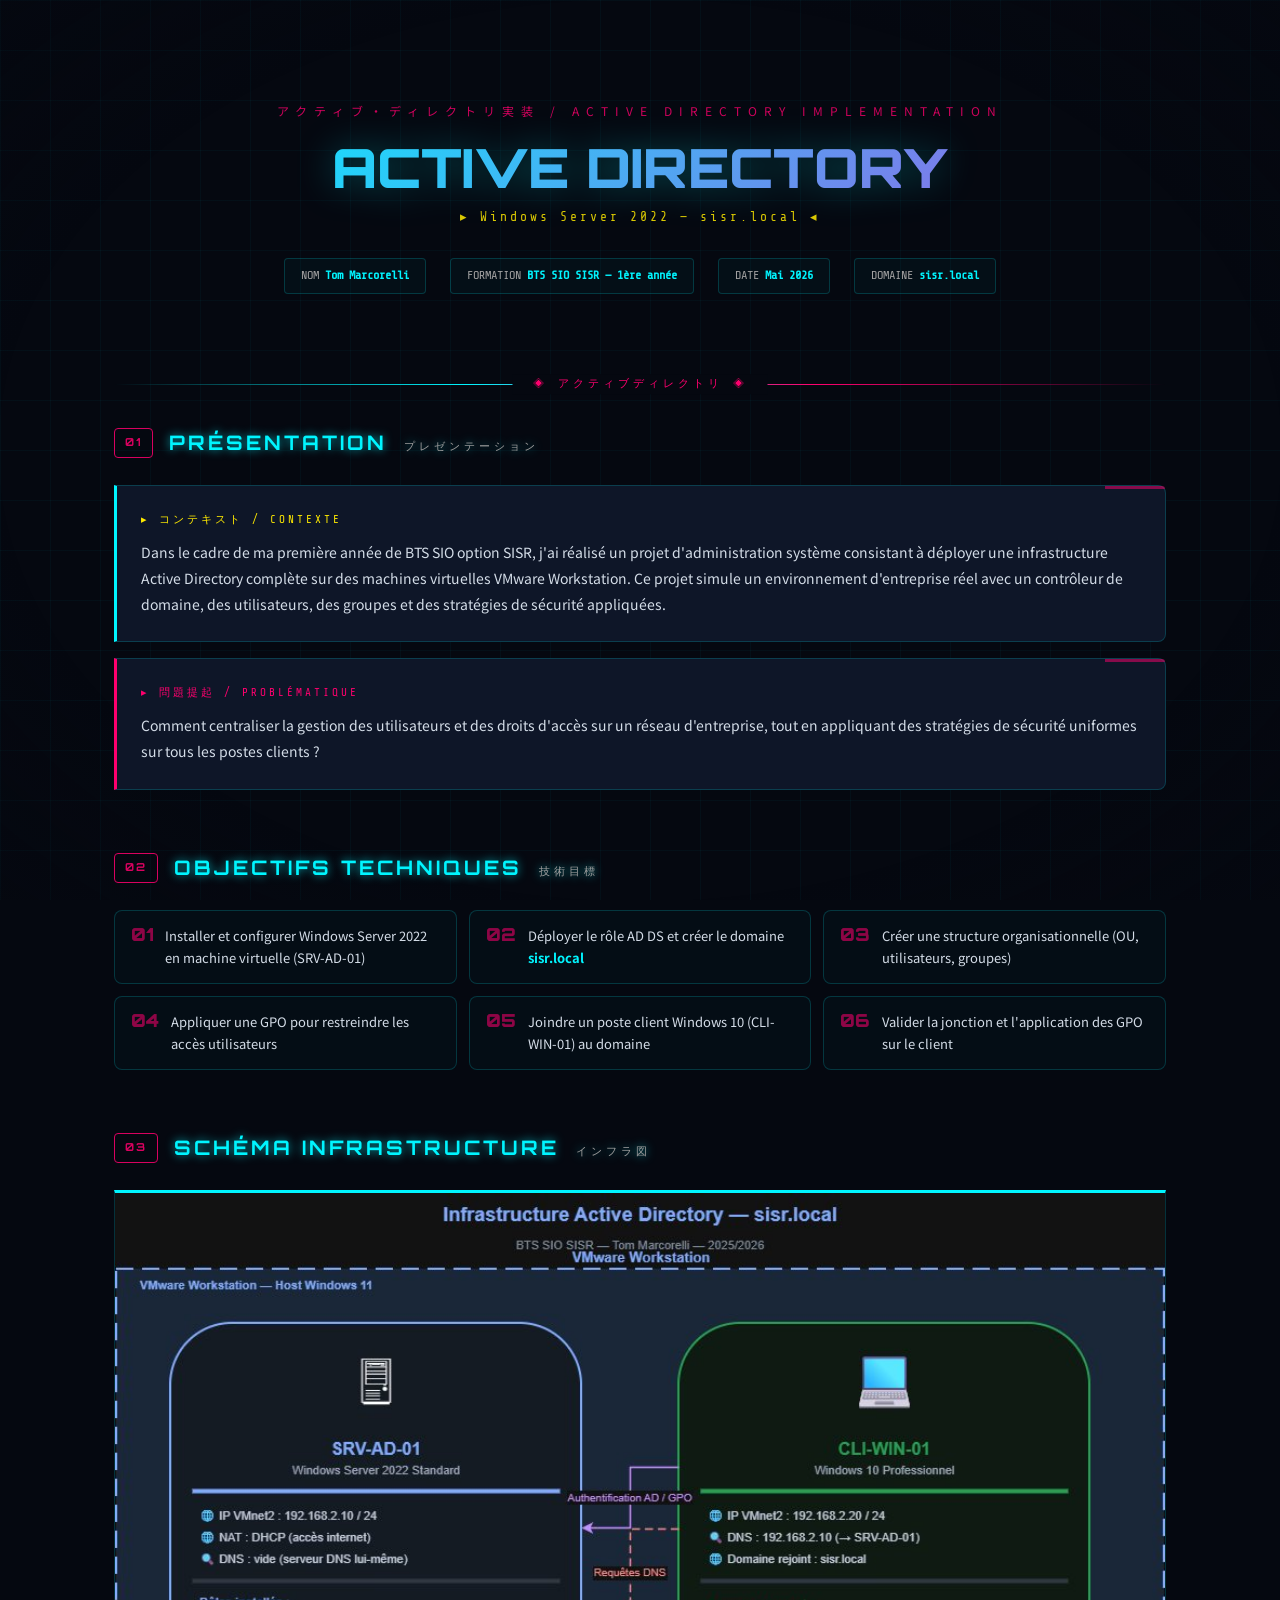
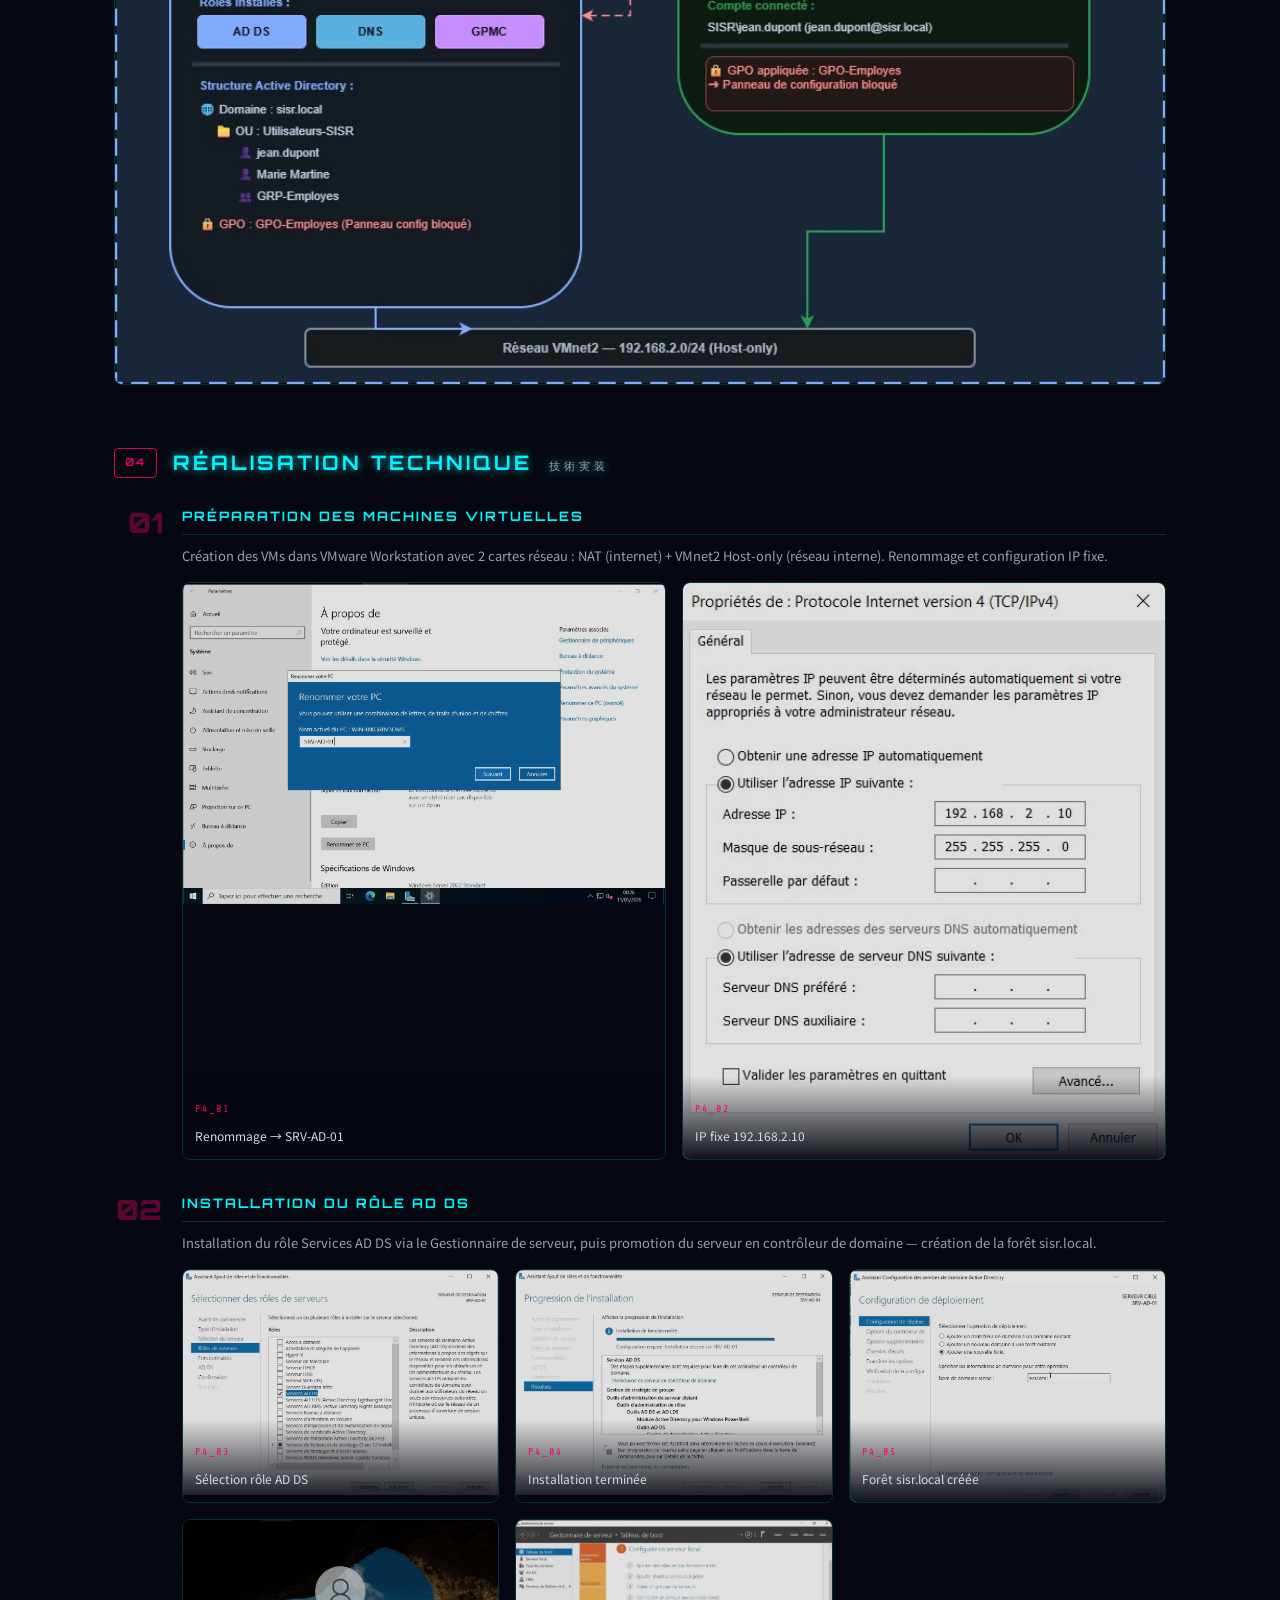
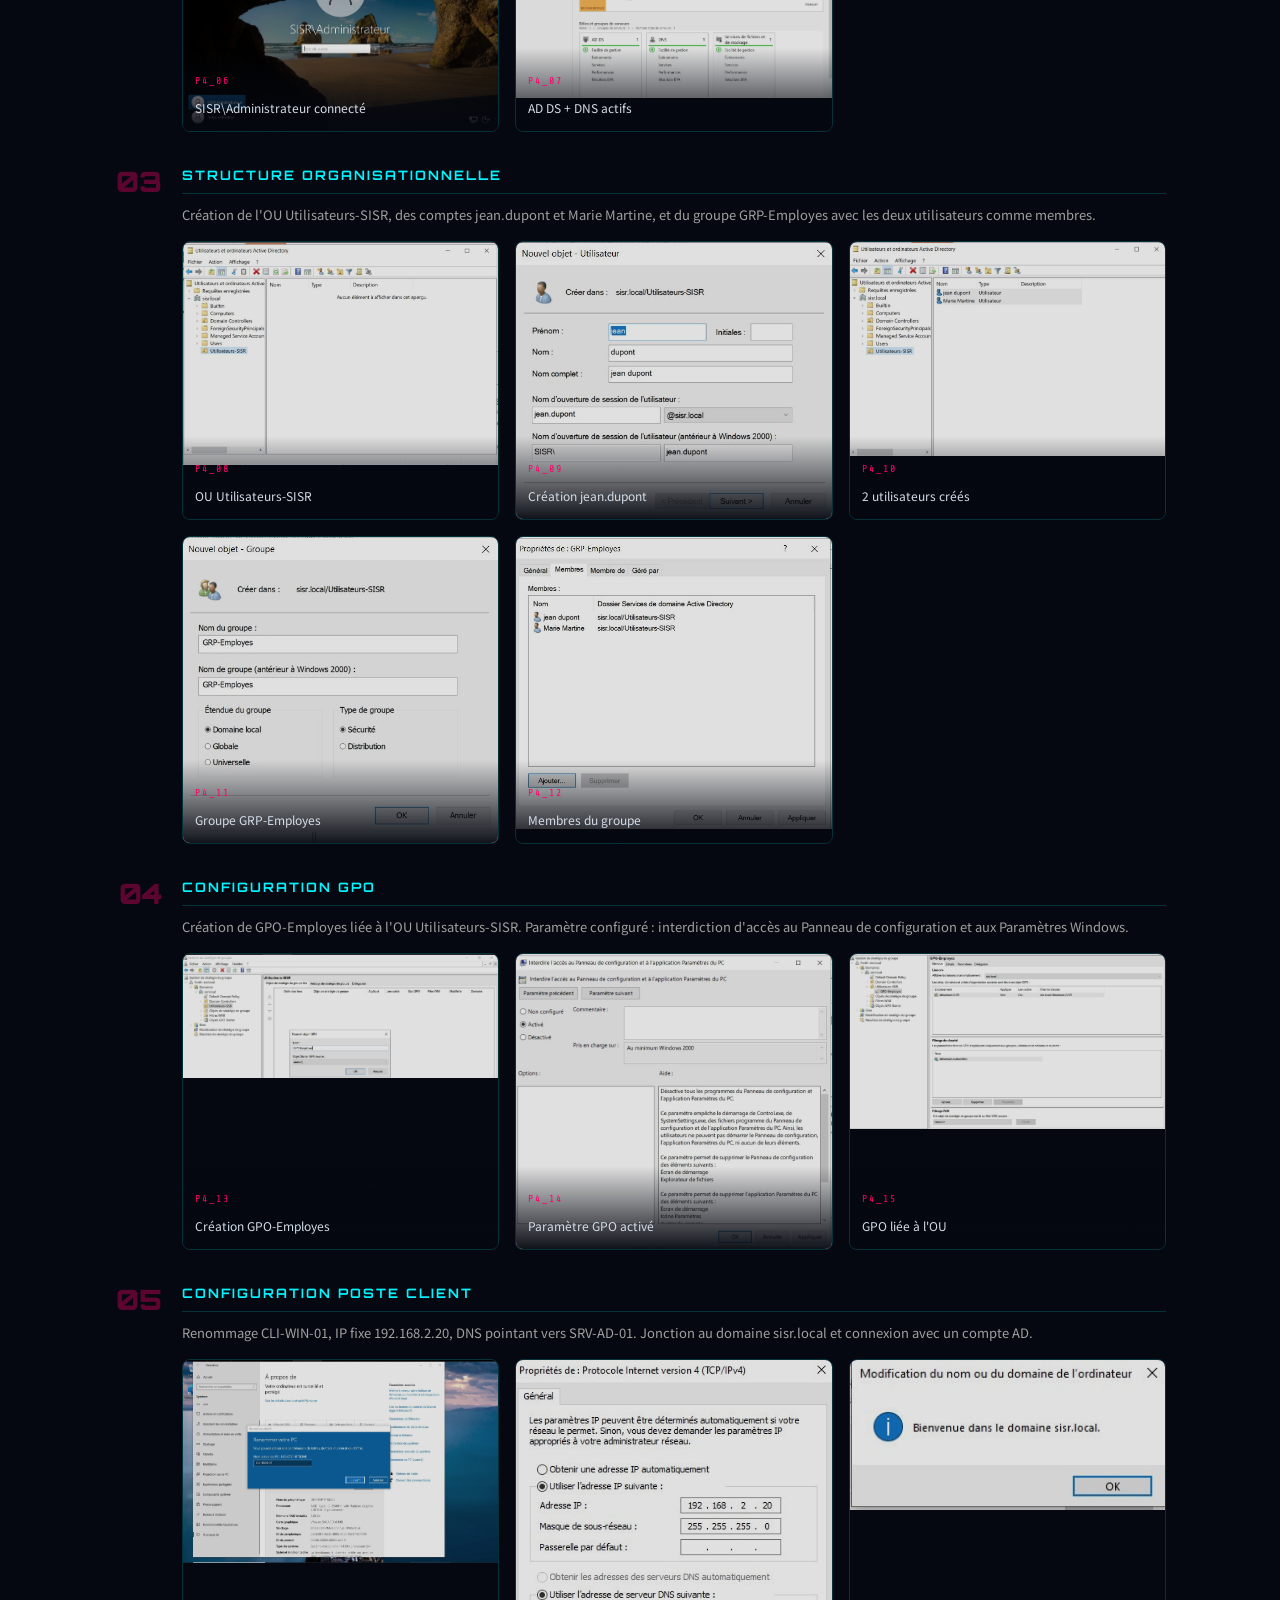
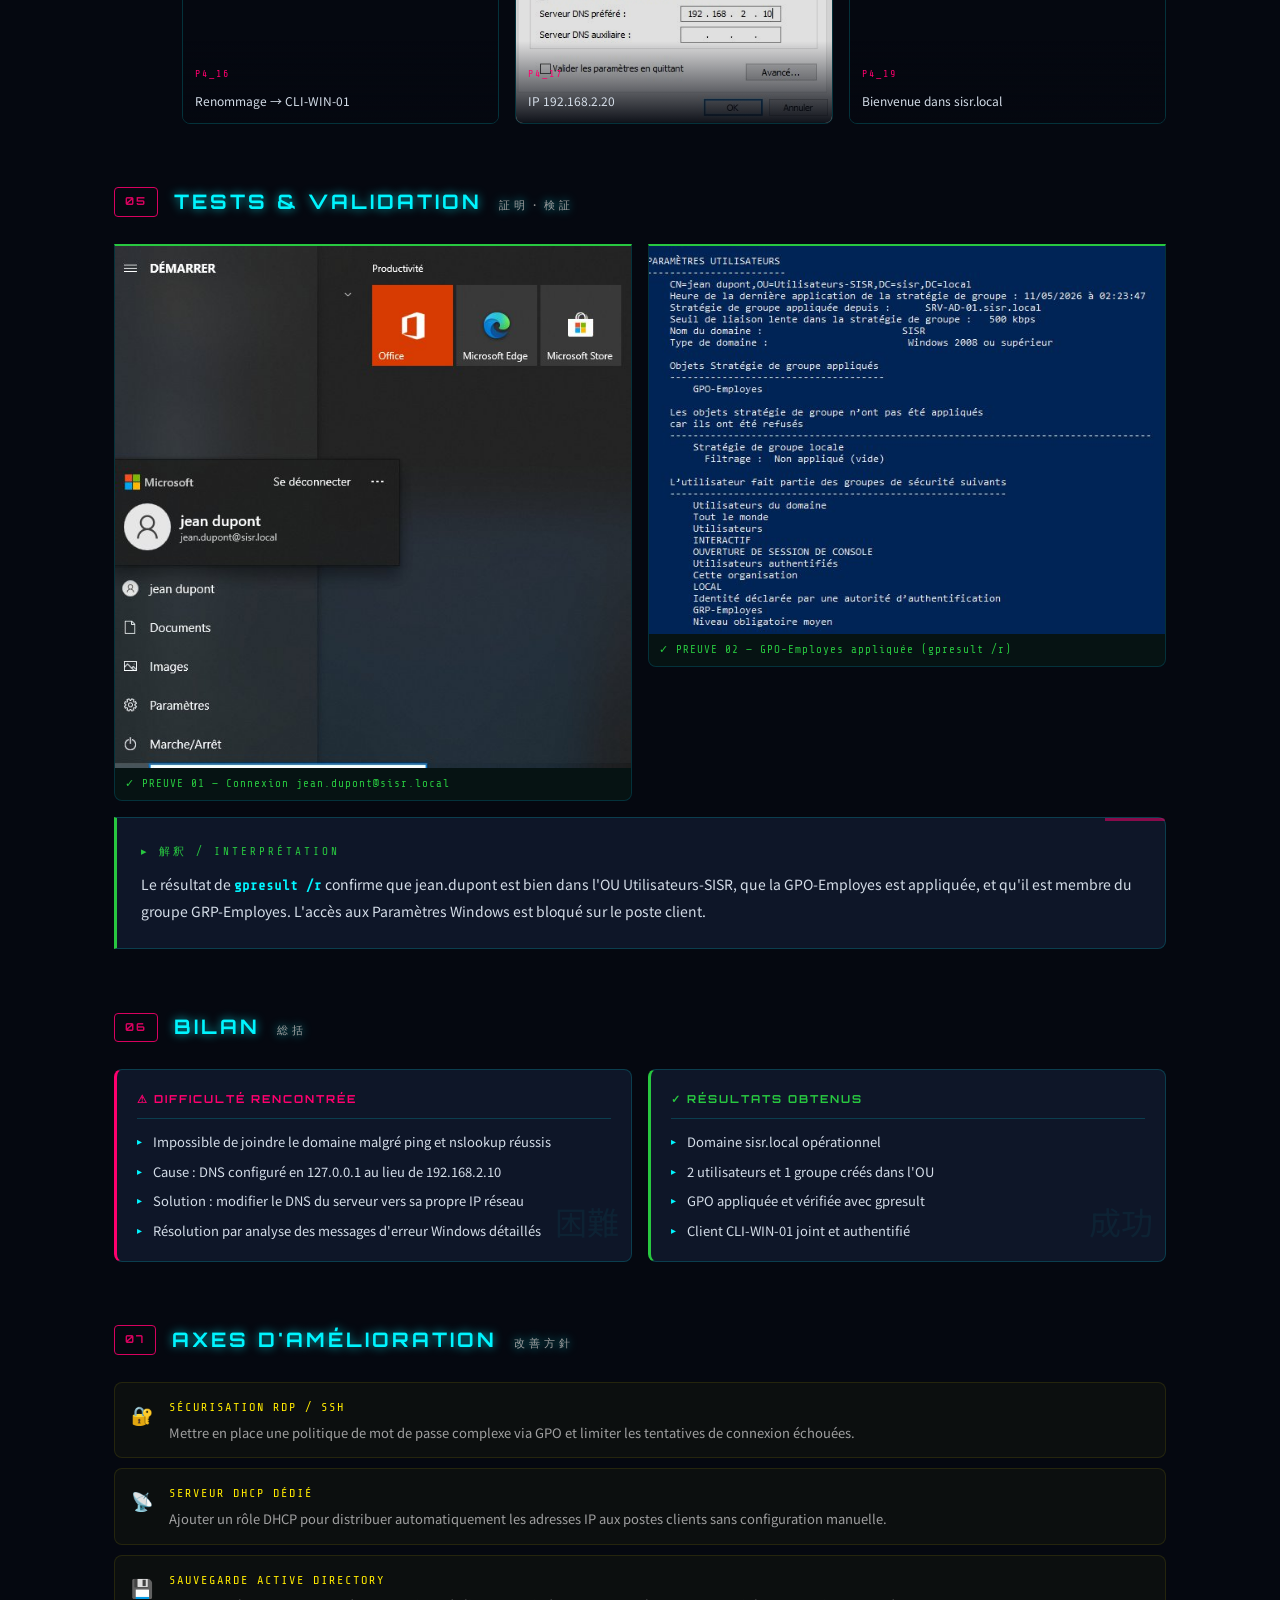
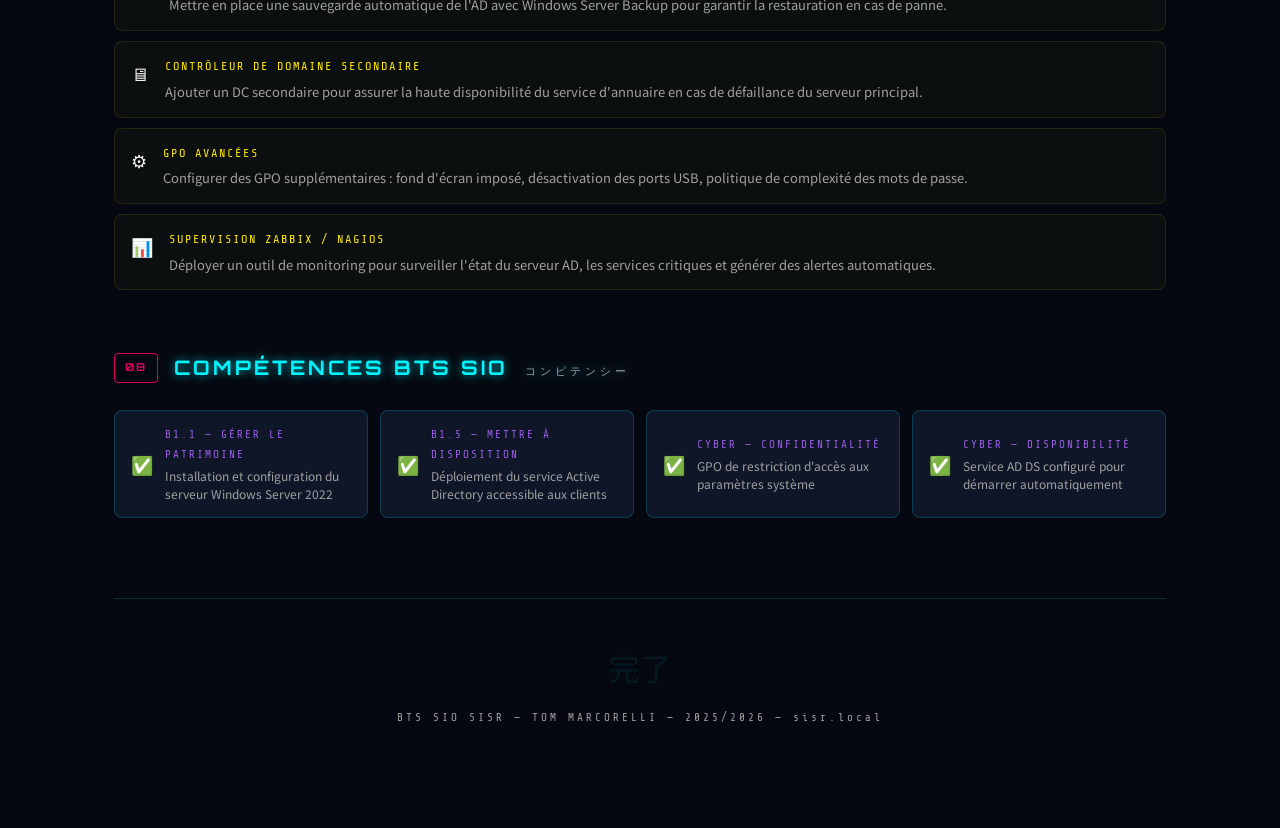
==== projets/ActiveDirectory.html @ 751a880d "Add files via upload" ====
<!DOCTYPE html>
<html lang="fr">
<head>
<meta charset="UTF-8">
<meta name="viewport" content="width=device-width, initial-scale=1.0">
<title>Fiche de Réalisation — Active Directory | Tom Marcorelli</title>
<link href="https://fonts.googleapis.com/css2?family=Orbitron:wght@400;700;900&family=Share+Tech+Mono&family=Noto+Sans+JP:wght@300;400;700&display=swap" rel="stylesheet">
<style>
  /* ================================================================
     DESIGN TOKENS — style.css portfolio Tom Marcorelli
     ================================================================ */
  :root {
    --color-bg-primary:       #050810;
    --color-bg-secondary:     #080d1a;
    --color-bg-card:          #0e1628;
    --color-bg-card-hover:    #131e38;

    --color-neon-cyan:        #00f5ff;
    --color-neon-magenta:     #ff006e;
    --color-neon-yellow:      #ffea00;
    --color-neon-purple:      #9b5de5;

    --color-text-primary:     #f2f2f2;
    --color-text-secondary:   #cccccc;
    --color-text-muted:       #a0a0a0;

    --color-border:           rgba(0, 245, 255, 0.18);
    --color-border-strong:    rgba(0, 245, 255, 0.45);

    --font-display:  'Orbitron', sans-serif;
    --font-japanese: 'Noto Sans JP', sans-serif;
    --font-mono:     'Share Tech Mono', monospace;

    --radius-sm: 4px;
    --radius-md: 8px;
    --radius-lg: 12px;

    --glow-cyan:    0 0 8px rgba(0, 245, 255, 0.5), 0 0 28px rgba(0, 245, 255, 0.18);
    --glow-magenta: 0 0 8px rgba(255, 0, 110, 0.5), 0 0 28px rgba(255, 0, 110, 0.18);
    --glow-text:    0 0 10px rgba(0, 245, 255, 0.7);

    --transition-fast: 150ms ease;
    --transition-base: 250ms ease;
  }

  *, *::before, *::after { box-sizing: border-box; margin: 0; padding: 0; }

  html { scroll-behavior: smooth; }

  body {
    font-family: var(--font-japanese);
    font-size: 1rem;
    line-height: 1.8;
    color: var(--color-text-primary);
    background-color: var(--color-bg-primary);
    overflow-x: hidden;
  }

  img { max-width: 100%; display: block; }

  /* ===== FOND — grille animée + vignette ===== */
  body::before {
    content: '';
    position: fixed;
    inset: 0;
    z-index: 0;
    background-image:
      linear-gradient(rgba(0,245,255,0.035) 1px, transparent 1px),
      linear-gradient(90deg, rgba(0,245,255,0.035) 1px, transparent 1px);
    background-size: 50px 50px;
    animation: grid-scroll 20s linear infinite;
    pointer-events: none;
  }

  body::after {
    content: '';
    position: fixed;
    inset: 0;
    z-index: 0;
    background: radial-gradient(ellipse 100% 100% at 50% 50%, transparent 50%, rgba(5,8,16,0.85) 100%);
    pointer-events: none;
  }

  @keyframes grid-scroll {
    from { background-position: 0 0; }
    to   { background-position: 0 50px; }
  }

  /* ===== CONTAINER ===== */
  .container {
    position: relative;
    z-index: 2;
    max-width: 1100px;
    margin: 0 auto;
    padding: 40px 24px 80px;
  }

  /* ===== HERO ===== */
  .hero {
    text-align: center;
    padding: 60px 0 50px;
    position: relative;
  }

  .hero-jp {
    font-family: var(--font-japanese);
    font-size: 0.75rem;
    letter-spacing: 7px;
    color: var(--color-neon-magenta);
    text-transform: uppercase;
    margin-bottom: 16px;
    opacity: 0.8;
  }

  .hero-title {
    font-family: var(--font-display);
    font-size: clamp(28px, 5vw, 54px);
    font-weight: 900;
    line-height: 1.1;
    background: linear-gradient(135deg, var(--color-neon-cyan), var(--color-neon-purple));
    -webkit-background-clip: text;
    -webkit-text-fill-color: transparent;
    background-clip: text;
    margin-bottom: 8px;
    filter: drop-shadow(0 0 18px rgba(0,245,255,0.3));
  }

  .hero-sub {
    font-family: var(--font-mono);
    font-size: 0.8125rem;
    color: var(--color-neon-yellow);
    letter-spacing: 3px;
    margin-bottom: 30px;
    opacity: 0.85;
  }

  .hero-meta {
    display: flex;
    justify-content: center;
    gap: 24px;
    flex-wrap: wrap;
  }

  .meta-item {
    font-family: var(--font-mono);
    font-size: 0.75rem;
    color: var(--color-text-muted);
    border: 1px solid var(--color-border);
    background: rgba(0,245,255,0.03);
    padding: 6px 16px;
    border-radius: var(--radius-sm);
    transition: border-color var(--transition-base);
  }
  .meta-item:hover { border-color: var(--color-border-strong); }

  .meta-item span {
    color: var(--color-neon-cyan);
    font-weight: bold;
  }

  /* ===== DIVIDER ===== */
  .divider {
    height: 1px;
    background: linear-gradient(90deg, transparent, var(--color-neon-cyan), var(--color-neon-magenta), transparent);
    margin: 40px 0;
    position: relative;
  }

  .divider::before {
    content: '◈ アクティブディレクトリ ◈';
    position: absolute;
    top: 50%;
    left: 50%;
    transform: translate(-50%, -50%);
    background: var(--color-bg-primary);
    padding: 0 20px;
    font-family: var(--font-mono);
    font-size: 0.6875rem;
    color: var(--color-neon-magenta);
    letter-spacing: 4px;
    white-space: nowrap;
  }

  /* ===== SECTIONS ===== */
  .section {
    margin-bottom: 60px;
    animation: fadeIn 0.6s ease both;
  }

  @keyframes fadeIn {
    from { opacity: 0; transform: translateY(20px); }
    to   { opacity: 1; transform: translateY(0); }
  }

  .section-header {
    display: flex;
    align-items: center;
    gap: 16px;
    margin-bottom: 24px;
  }

  .section-num {
    font-family: var(--font-display);
    font-size: 0.6875rem;
    font-weight: 700;
    color: var(--color-neon-magenta);
    border: 1px solid var(--color-neon-magenta);
    padding: 4px 10px;
    letter-spacing: 2px;
    flex-shrink: 0;
    border-radius: var(--radius-sm);
    opacity: 0.85;
  }

  .section-title {
    font-family: var(--font-display);
    font-size: clamp(14px, 2.5vw, 20px);
    font-weight: 700;
    color: var(--color-neon-cyan);
    text-transform: uppercase;
    letter-spacing: 3px;
    text-shadow: var(--glow-text);
  }

  .section-title-jp {
    font-size: 0.6875rem;
    color: var(--color-text-muted);
    letter-spacing: 4px;
    margin-left: 8px;
    font-weight: 300;
  }

  /* ===== PANELS ===== */
  .panel {
    background: var(--color-bg-card);
    border: 1px solid var(--color-border);
    border-left: 3px solid var(--color-neon-cyan);
    padding: 24px;
    position: relative;
    margin-bottom: 16px;
    border-radius: 0 var(--radius-md) var(--radius-md) 0;
    transition: border-color var(--transition-base);
  }
  .panel:hover { border-color: var(--color-border-strong); }

  .panel::before {
    content: '';
    position: absolute;
    top: 0; right: 0;
    width: 60px; height: 3px;
    background: var(--color-neon-magenta);
    opacity: 0.5;
    border-radius: 0 var(--radius-md) 0 0;
  }

  .panel-label {
    font-family: var(--font-mono);
    font-size: 0.6875rem;
    color: var(--color-neon-yellow);
    letter-spacing: 3px;
    text-transform: uppercase;
    margin-bottom: 10px;
  }

  .panel p {
    font-size: 0.875rem;
    line-height: 1.85;
    color: #d4dde8;
  }

  /* ===== OBJECTIFS ===== */
  .objectives {
    display: grid;
    grid-template-columns: repeat(auto-fit, minmax(300px, 1fr));
    gap: 12px;
  }

  .obj-item {
    display: flex;
    align-items: flex-start;
    gap: 12px;
    background: rgba(0,245,255,0.025);
    border: 1px solid var(--color-border);
    padding: 14px 16px;
    border-radius: var(--radius-md);
    transition: all var(--transition-base);
  }

  .obj-item:hover {
    border-color: var(--color-border-strong);
    background: rgba(0,245,255,0.05);
    transform: translateX(4px);
    box-shadow: -4px 0 0 var(--color-neon-cyan);
  }

  .obj-num {
    font-family: var(--font-display);
    font-size: 18px;
    font-weight: 900;
    color: var(--color-neon-magenta);
    line-height: 1;
    flex-shrink: 0;
    opacity: 0.55;
  }

  .obj-text {
    font-size: 0.8125rem;
    line-height: 1.7;
    color: #d4dde8;
  }

  /* ===== SCHÉMA ===== */
  .schema-img {
    width: 100%;
    border: 1px solid var(--color-border);
    border-top: 3px solid var(--color-neon-cyan);
    display: block;
    border-radius: 0 0 var(--radius-md) var(--radius-md);
    transition: box-shadow var(--transition-base);
  }
  .schema-img:hover { box-shadow: var(--glow-cyan); }

  /* ===== ÉTAPES ===== */
  .steps { display: flex; flex-direction: column; gap: 32px; }

  .step {
    display: grid;
    grid-template-columns: 48px 1fr;
    gap: 20px;
    align-items: start;
  }

  .step-num {
    font-family: var(--font-display);
    font-size: 28px;
    font-weight: 900;
    color: var(--color-neon-magenta);
    opacity: 0.35;
    text-align: right;
    padding-top: 4px;
    line-height: 1;
  }

  .step-title {
    font-family: var(--font-display);
    font-size: 0.8125rem;
    font-weight: 700;
    color: var(--color-neon-cyan);
    letter-spacing: 2px;
    text-transform: uppercase;
    margin-bottom: 10px;
    padding-bottom: 6px;
    border-bottom: 1px solid var(--color-border);
  }

  .step-desc {
    font-size: 0.8125rem;
    line-height: 1.75;
    color: var(--color-text-muted);
    margin-bottom: 14px;
  }

  /* ===== GALERIE CAPTURES ===== */
  .captures-grid {
    display: grid;
    grid-template-columns: repeat(auto-fit, minmax(280px, 1fr));
    gap: 16px;
  }

  .capture-card {
    position: relative;
    border: 1px solid var(--color-border);
    border-radius: var(--radius-md);
    overflow: hidden;
    cursor: pointer;
    transition: all var(--transition-base);
  }

  .capture-card:hover {
    border-color: var(--color-border-strong);
    transform: scale(1.02);
    box-shadow: var(--glow-cyan);
  }

  .capture-card img {
    width: 100%; display: block;
    filter: saturate(0.85) brightness(0.88);
    transition: filter var(--transition-base);
  }
  .capture-card:hover img { filter: saturate(1.05) brightness(1); }

  .capture-overlay {
    position: absolute;
    bottom: 0; left: 0; right: 0;
    background: linear-gradient(transparent, rgba(5,8,16,0.95));
    padding: 24px 12px 10px;
  }

  .capture-id {
    font-family: var(--font-mono);
    font-size: 0.625rem;
    color: var(--color-neon-magenta);
    letter-spacing: 2px;
    display: block;
    margin-bottom: 2px;
  }

  .capture-label {
    font-size: 0.75rem;
    color: #d4dde8;
    line-height: 1.4;
  }

  .capture-card::before {
    content: '';
    position: absolute;
    top: 0; right: 0;
    width: 0; height: 0;
    border-style: solid;
    border-width: 0 20px 20px 0;
    border-color: transparent var(--color-neon-cyan) transparent transparent;
    z-index: 2;
    opacity: 0;
    transition: opacity var(--transition-base);
  }
  .capture-card:hover::before { opacity: 1; }

  /* ===== LIGHTBOX ===== */
  .lightbox {
    display: none;
    position: fixed;
    inset: 0;
    background: rgba(5,8,16,0.95);
    z-index: 1000;
    justify-content: center;
    align-items: center;
    padding: 20px;
    backdrop-filter: blur(12px);
    cursor: zoom-out;
  }
  .lightbox.active { display: flex; }

  .lightbox img {
    max-width: 90vw;
    max-height: 85vh;
    object-fit: contain;
    border: 1px solid var(--color-border-strong);
    border-radius: var(--radius-md);
    box-shadow: var(--glow-cyan);
  }

  .lightbox-close {
    position: absolute;
    top: 20px; right: 20px;
    font-family: var(--font-display);
    font-size: 0.6875rem;
    color: var(--color-neon-magenta);
    border: 1px solid var(--color-neon-magenta);
    padding: 8px 16px;
    cursor: pointer;
    letter-spacing: 2px;
    border-radius: var(--radius-sm);
    background: rgba(255,0,110,0.08);
    transition: all var(--transition-fast);
  }
  .lightbox-close:hover { background: var(--color-neon-magenta); color: var(--color-bg-primary); }

  .lightbox-caption {
    position: absolute;
    bottom: 20px;
    font-family: var(--font-mono);
    font-size: 0.75rem;
    color: var(--color-neon-cyan);
    letter-spacing: 2px;
    text-align: center;
  }

  /* ===== PREUVES ===== */
  .proof-block {
    display: grid;
    grid-template-columns: 1fr 1fr;
    gap: 16px;
    margin-bottom: 16px;
  }
  @media (max-width: 700px) { .proof-block { grid-template-columns: 1fr; } }

  .proof-img-wrap {
    border: 1px solid var(--color-border);
    border-top: 2px solid #28c840;
    border-radius: 0 0 var(--radius-md) var(--radius-md);
    overflow: hidden;
    cursor: pointer;
    transition: all var(--transition-base);
  }
  .proof-img-wrap:hover { border-color: rgba(40,200,64,0.5); box-shadow: 0 0 20px rgba(40,200,64,0.15); }
  .proof-img-wrap img { width: 100%; display: block; }

  .proof-img-label {
    font-family: var(--font-mono);
    font-size: 0.6875rem;
    color: #28c840;
    padding: 6px 10px;
    background: rgba(40,200,64,0.06);
    letter-spacing: 1px;
  }

  /* ===== BILAN ===== */
  .bilan-grid {
    display: grid;
    grid-template-columns: 1fr 1fr;
    gap: 16px;
  }
  @media (max-width: 700px) { .bilan-grid { grid-template-columns: 1fr; } }

  .bilan-card {
    background: var(--color-bg-card);
    border: 1px solid var(--color-border);
    padding: 20px;
    position: relative;
    overflow: hidden;
    border-radius: var(--radius-md);
    transition: border-color var(--transition-base);
  }

  .bilan-card::after {
    content: attr(data-jp);
    position: absolute;
    bottom: 10px; right: 12px;
    font-size: 32px;
    opacity: 0.05;
    font-family: var(--font-japanese);
    color: var(--color-neon-cyan);
    pointer-events: none;
  }

  .bilan-card-title {
    font-family: var(--font-display);
    font-size: 0.6875rem;
    font-weight: 700;
    letter-spacing: 2px;
    text-transform: uppercase;
    margin-bottom: 12px;
    padding-bottom: 8px;
    border-bottom: 1px solid var(--color-border);
  }

  .bilan-card.danger { border-left: 3px solid var(--color-neon-magenta); }
  .bilan-card.danger .bilan-card-title { color: var(--color-neon-magenta); }
  .bilan-card.success { border-left: 3px solid #28c840; }
  .bilan-card.success .bilan-card-title { color: #28c840; }
  .bilan-card.info { border-left: 3px solid var(--color-neon-cyan); }
  .bilan-card.info .bilan-card-title { color: var(--color-neon-cyan); }
  .bilan-card.warn { border-left: 3px solid var(--color-neon-yellow); }
  .bilan-card.warn .bilan-card-title { color: var(--color-neon-yellow); }

  .bilan-list { list-style: none; display: flex; flex-direction: column; gap: 8px; }

  .bilan-list li {
    font-size: 0.8125rem;
    line-height: 1.65;
    color: #d4dde8;
    padding-left: 16px;
    position: relative;
  }

  .bilan-list li::before {
    content: '▸';
    position: absolute;
    left: 0;
    color: var(--color-neon-cyan);
    font-size: 0.625rem;
    top: 2px;
  }

  /* ===== COMPÉTENCES ===== */
  .competences {
    display: grid;
    grid-template-columns: repeat(auto-fit, minmax(240px, 1fr));
    gap: 12px;
  }

  .comp-badge {
    background: var(--color-bg-card);
    border: 1px solid var(--color-border);
    padding: 14px 16px;
    display: flex;
    align-items: center;
    gap: 12px;
    border-radius: var(--radius-md);
    transition: all var(--transition-base);
  }
  .comp-badge:hover { border-color: rgba(155,93,229,0.5); background: var(--color-bg-card-hover); }

  .comp-check { font-size: 18px; flex-shrink: 0; }

  .comp-ref {
    font-family: var(--font-mono);
    font-size: 0.6875rem;
    color: var(--color-neon-purple);
    letter-spacing: 2px;
    display: block;
    margin-bottom: 2px;
  }

  .comp-desc {
    font-size: 0.75rem;
    color: var(--color-text-muted);
    line-height: 1.5;
  }

  /* ===== AMÉLIORATIONS ===== */
  .amelio-list { display: flex; flex-direction: column; gap: 10px; }

  .amelio-item {
    display: flex;
    gap: 16px;
    background: rgba(255,234,0,0.03);
    border: 1px solid rgba(255,234,0,0.1);
    padding: 14px 16px;
    border-radius: var(--radius-md);
    transition: all var(--transition-base);
    align-items: flex-start;
  }
  .amelio-item:hover {
    border-color: rgba(255,234,0,0.3);
    background: rgba(255,234,0,0.05);
    transform: translateX(6px);
  }

  .amelio-icon { font-size: 18px; flex-shrink: 0; margin-top: 1px; }

  .amelio-title {
    font-family: var(--font-mono);
    font-size: 0.75rem;
    color: var(--color-neon-yellow);
    letter-spacing: 2px;
    margin-bottom: 4px;
    text-transform: uppercase;
  }

  .amelio-desc {
    font-size: 0.8125rem;
    color: var(--color-text-muted);
    line-height: 1.6;
  }

  /* ===== FOOTER ===== */
  .footer {
    margin-top: 80px;
    text-align: center;
    padding: 40px 0 20px;
    border-top: 1px solid var(--color-border);
  }

  .footer-jp {
    font-size: 32px;
    color: var(--color-neon-cyan);
    opacity: 0.07;
    font-family: var(--font-japanese);
    display: block;
    margin-bottom: 12px;
  }

  .footer-text {
    font-family: var(--font-mono);
    font-size: 0.6875rem;
    color: var(--color-text-muted);
    letter-spacing: 3px;
  }

  /* ===== SCROLLBAR ===== */
  ::-webkit-scrollbar { width: 6px; }
  ::-webkit-scrollbar-track { background: var(--color-bg-primary); }
  ::-webkit-scrollbar-thumb { background: rgba(0,245,255,0.25); border-radius: 3px; }
  ::-webkit-scrollbar-thumb:hover { background: rgba(0,245,255,0.45); }

  @media (prefers-reduced-motion: reduce) {
    *, *::before, *::after {
      animation-duration: 0.01ms !important;
      transition-duration: 0.01ms !important;
    }
    body::before { animation: none; }
  }
</style>
</head>
<body>

<div class="lightbox" id="lightbox" onclick="closeLightbox()">
  <div class="lightbox-close">[ FERMER ]</div>
  <img id="lightbox-img" src="" alt="">
  <div class="lightbox-caption" id="lightbox-caption"></div>
</div>

<div class="container">

  <!-- HERO -->
  <header class="hero">
    <div class="hero-jp">アクティブ・ディレクトリ実装 / ACTIVE DIRECTORY IMPLEMENTATION</div>
    <h1 class="hero-title">ACTIVE DIRECTORY</h1>
    <div class="hero-sub">▸ Windows Server 2022 — sisr.local ◂</div>
    <div class="hero-meta">
      <div class="meta-item">NOM <span>Tom Marcorelli</span></div>
      <div class="meta-item">FORMATION <span>BTS SIO SISR — 1ère année</span></div>
      <div class="meta-item">DATE <span>Mai 2026</span></div>
      <div class="meta-item">DOMAINE <span>sisr.local</span></div>
    </div>
  </header>

  <div class="divider"></div>

  <!-- 1. PRÉSENTATION -->
  <section class="section">
    <div class="section-header">
      <div class="section-num">01</div>
      <h2 class="section-title">PRÉSENTATION <span class="section-title-jp">プレゼンテーション</span></h2>
    </div>
    <div class="panel">
      <div class="panel-label">▸ コンテキスト / CONTEXTE</div>
      <p>Dans le cadre de ma première année de BTS SIO option SISR, j'ai réalisé un projet d'administration système consistant à déployer une infrastructure Active Directory complète sur des machines virtuelles VMware Workstation. Ce projet simule un environnement d'entreprise réel avec un contrôleur de domaine, des utilisateurs, des groupes et des stratégies de sécurité appliquées.</p>
    </div>
    <div class="panel" style="border-left-color: var(--color-neon-magenta);">
      <div class="panel-label" style="color: var(--color-neon-magenta);">▸ 問題提起 / PROBLÉMATIQUE</div>
      <p>Comment centraliser la gestion des utilisateurs et des droits d'accès sur un réseau d'entreprise, tout en appliquant des stratégies de sécurité uniformes sur tous les postes clients ?</p>
    </div>
  </section>

  <!-- 2. OBJECTIFS -->
  <section class="section">
    <div class="section-header">
      <div class="section-num">02</div>
      <h2 class="section-title">OBJECTIFS TECHNIQUES <span class="section-title-jp">技術目標</span></h2>
    </div>
    <div class="objectives">
      <div class="obj-item"><div class="obj-num">01</div><div class="obj-text">Installer et configurer Windows Server 2022 en machine virtuelle (SRV-AD-01)</div></div>
      <div class="obj-item"><div class="obj-num">02</div><div class="obj-text">Déployer le rôle AD DS et créer le domaine <strong style="color:var(--color-neon-cyan)">sisr.local</strong></div></div>
      <div class="obj-item"><div class="obj-num">03</div><div class="obj-text">Créer une structure organisationnelle (OU, utilisateurs, groupes)</div></div>
      <div class="obj-item"><div class="obj-num">04</div><div class="obj-text">Appliquer une GPO pour restreindre les accès utilisateurs</div></div>
      <div class="obj-item"><div class="obj-num">05</div><div class="obj-text">Joindre un poste client Windows 10 (CLI-WIN-01) au domaine</div></div>
      <div class="obj-item"><div class="obj-num">06</div><div class="obj-text">Valider la jonction et l'application des GPO sur le client</div></div>
    </div>
  </section>

  <!-- 3. SCHÉMA -->
  <section class="section">
    <div class="section-header">
      <div class="section-num">03</div>
      <h2 class="section-title">SCHÉMA INFRASTRUCTURE <span class="section-title-jp">インフラ図</span></h2>
    </div>
    <img src="[data-uri]" alt="Schéma infrastructure AD" class="schema-img" onclick="openLightbox(this.src, 'Schéma de l\'infrastructure Active Directory — sisr.local')">
  </section>

  <!-- 4. RÉALISATION -->
  <section class="section">
    <div class="section-header">
      <div class="section-num">04</div>
      <h2 class="section-title">RÉALISATION TECHNIQUE <span class="section-title-jp">技術実装</span></h2>
    </div>
    <div class="steps">

      <div class="step">
        <div class="step-num">01</div>
        <div class="step-content">
          <div class="step-title">Préparation des machines virtuelles</div>
          <div class="step-desc">Création des VMs dans VMware Workstation avec 2 cartes réseau : NAT (internet) + VMnet2 Host-only (réseau interne). Renommage et configuration IP fixe.</div>
          <div class="captures-grid">
            <div class="capture-card" onclick="openLightbox(this.querySelector('img').src, 'Renommage du serveur en SRV-AD-01')">
              <img src="[data-uri]" alt="Renommage serveur">
              <div class="capture-overlay"><span class="capture-id">P4_01</span><span class="capture-label">Renommage → SRV-AD-01</span></div>
            </div>
            <div class="capture-card" onclick="openLightbox(this.querySelector('img').src, 'IP fixe 192.168.2.10 sur VMnet2')">
              <img src="[data-uri]" alt="IP fixe serveur">
              <div class="capture-overlay"><span class="capture-id">P4_02</span><span class="capture-label">IP fixe 192.168.2.10</span></div>
            </div>
          </div>
        </div>
      </div>

      <div class="step">
        <div class="step-num">02</div>
        <div class="step-content">
          <div class="step-title">Installation du rôle AD DS</div>
          <div class="step-desc">Installation du rôle Services AD DS via le Gestionnaire de serveur, puis promotion du serveur en contrôleur de domaine — création de la forêt sisr.local.</div>
          <div class="captures-grid">
            <div class="capture-card" onclick="openLightbox(this.querySelector('img').src, 'Sélection du rôle Services AD DS')">
              <img src="[data-uri]" alt="Rôle AD DS">
              <div class="capture-overlay"><span class="capture-id">P4_03</span><span class="capture-label">Sélection rôle AD DS</span></div>
            </div>
            <div class="capture-card" onclick="openLightbox(this.querySelector('img').src, 'Installation AD DS terminée')">
              <img src="[data-uri]" alt="Installation AD DS">
              <div class="capture-overlay"><span class="capture-id">P4_04</span><span class="capture-label">Installation terminée</span></div>
            </div>
            <div class="capture-card" onclick="openLightbox(this.querySelector('img').src, 'Création de la forêt sisr.local')">
              <img src="[data-uri]" alt="Nouvelle forêt">
              <div class="capture-overlay"><span class="capture-id">P4_05</span><span class="capture-label">Forêt sisr.local créée</span></div>
            </div>
            <div class="capture-card" onclick="openLightbox(this.querySelector('img').src, 'Connexion SISR\\Administrateur — domaine actif')">
              <img src="[data-uri]" alt="Domaine créé">
              <div class="capture-overlay"><span class="capture-id">P4_06</span><span class="capture-label">SISR\Administrateur connecté</span></div>
            </div>
            <div class="capture-card" onclick="openLightbox(this.querySelector('img').src, 'Gestionnaire de serveur — AD DS et DNS actifs')">
              <img src="[data-uri]" alt="Gestionnaire serveur">
              <div class="capture-overlay"><span class="capture-id">P4_07</span><span class="capture-label">AD DS + DNS actifs</span></div>
            </div>
          </div>
        </div>
      </div>

      <div class="step">
        <div class="step-num">03</div>
        <div class="step-content">
          <div class="step-title">Structure organisationnelle</div>
          <div class="step-desc">Création de l'OU Utilisateurs-SISR, des comptes jean.dupont et Marie Martine, et du groupe GRP-Employes avec les deux utilisateurs comme membres.</div>
          <div class="captures-grid">
            <div class="capture-card" onclick="openLightbox(this.querySelector('img').src, 'OU Utilisateurs-SISR créée')">
              <img src="[data-uri]" alt="OU créée">
              <div class="capture-overlay"><span class="capture-id">P4_08</span><span class="capture-label">OU Utilisateurs-SISR</span></div>
            </div>
            <div class="capture-card" onclick="openLightbox(this.querySelector('img').src, 'Création de jean.dupont')">
              <img src="[data-uri]" alt="Création utilisateur">
              <div class="capture-overlay"><span class="capture-id">P4_09</span><span class="capture-label">Création jean.dupont</span></div>
            </div>
            <div class="capture-card" onclick="openLightbox(this.querySelector('img').src, 'Les deux utilisateurs dans l\'OU')">
              <img src="[data-uri]" alt="Utilisateurs créés">
              <div class="capture-overlay"><span class="capture-id">P4_10</span><span class="capture-label">2 utilisateurs créés</span></div>
            </div>
            <div class="capture-card" onclick="openLightbox(this.querySelector('img').src, 'Création du groupe GRP-Employes')">
              <img src="[data-uri]" alt="Création groupe">
              <div class="capture-overlay"><span class="capture-id">P4_11</span><span class="capture-label">Groupe GRP-Employes</span></div>
            </div>
            <div class="capture-card" onclick="openLightbox(this.querySelector('img').src, 'Membres du groupe GRP-Employes')">
              <img src="[data-uri]" alt="Membres groupe">
              <div class="capture-overlay"><span class="capture-id">P4_12</span><span class="capture-label">Membres du groupe</span></div>
            </div>
          </div>
        </div>
      </div>

      <div class="step">
        <div class="step-num">04</div>
        <div class="step-content">
          <div class="step-title">Configuration GPO</div>
          <div class="step-desc">Création de GPO-Employes liée à l'OU Utilisateurs-SISR. Paramètre configuré : interdiction d'accès au Panneau de configuration et aux Paramètres Windows.</div>
          <div class="captures-grid">
            <div class="capture-card" onclick="openLightbox(this.querySelector('img').src, 'Création de GPO-Employes')">
              <img src="[data-uri]" alt="Création GPO">
              <div class="capture-overlay"><span class="capture-id">P4_13</span><span class="capture-label">Création GPO-Employes</span></div>
            </div>
            <div class="capture-card" onclick="openLightbox(this.querySelector('img').src, 'Paramètre GPO — Panneau config bloqué')">
              <img src="[data-uri]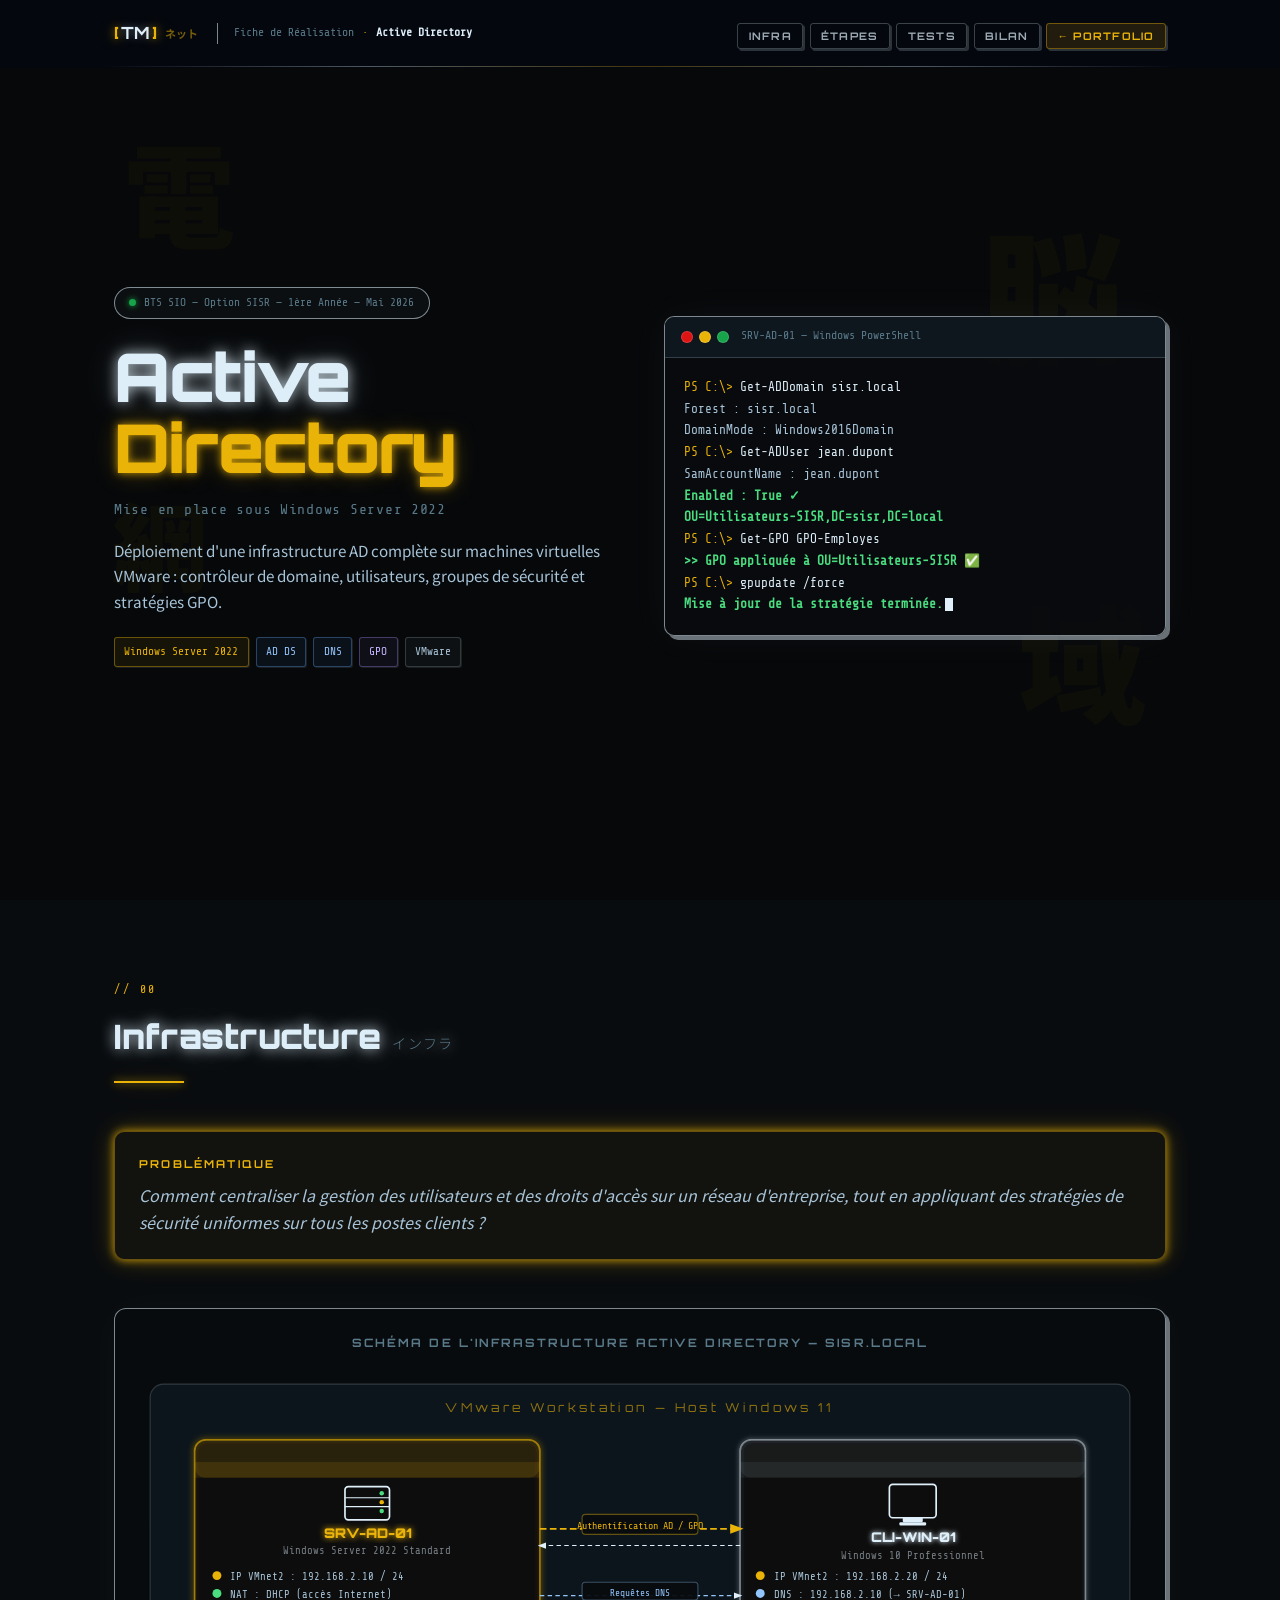
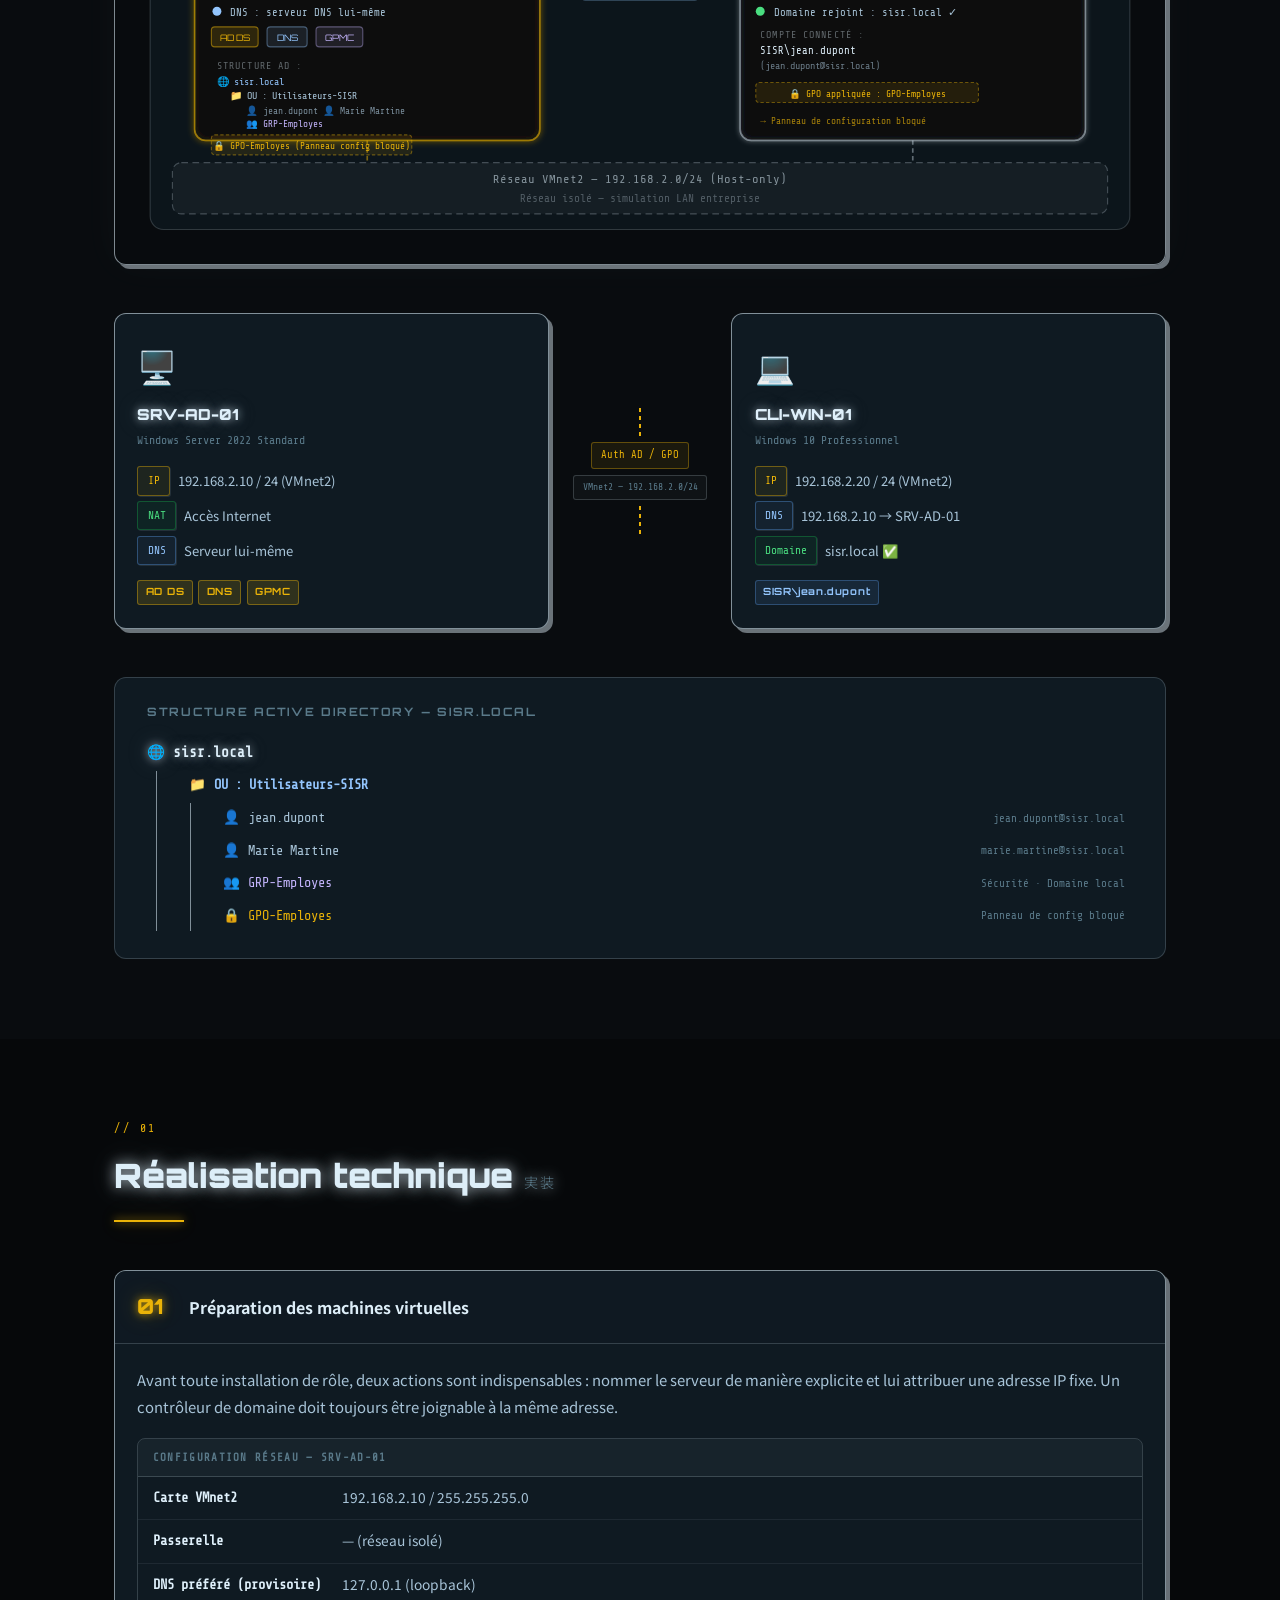
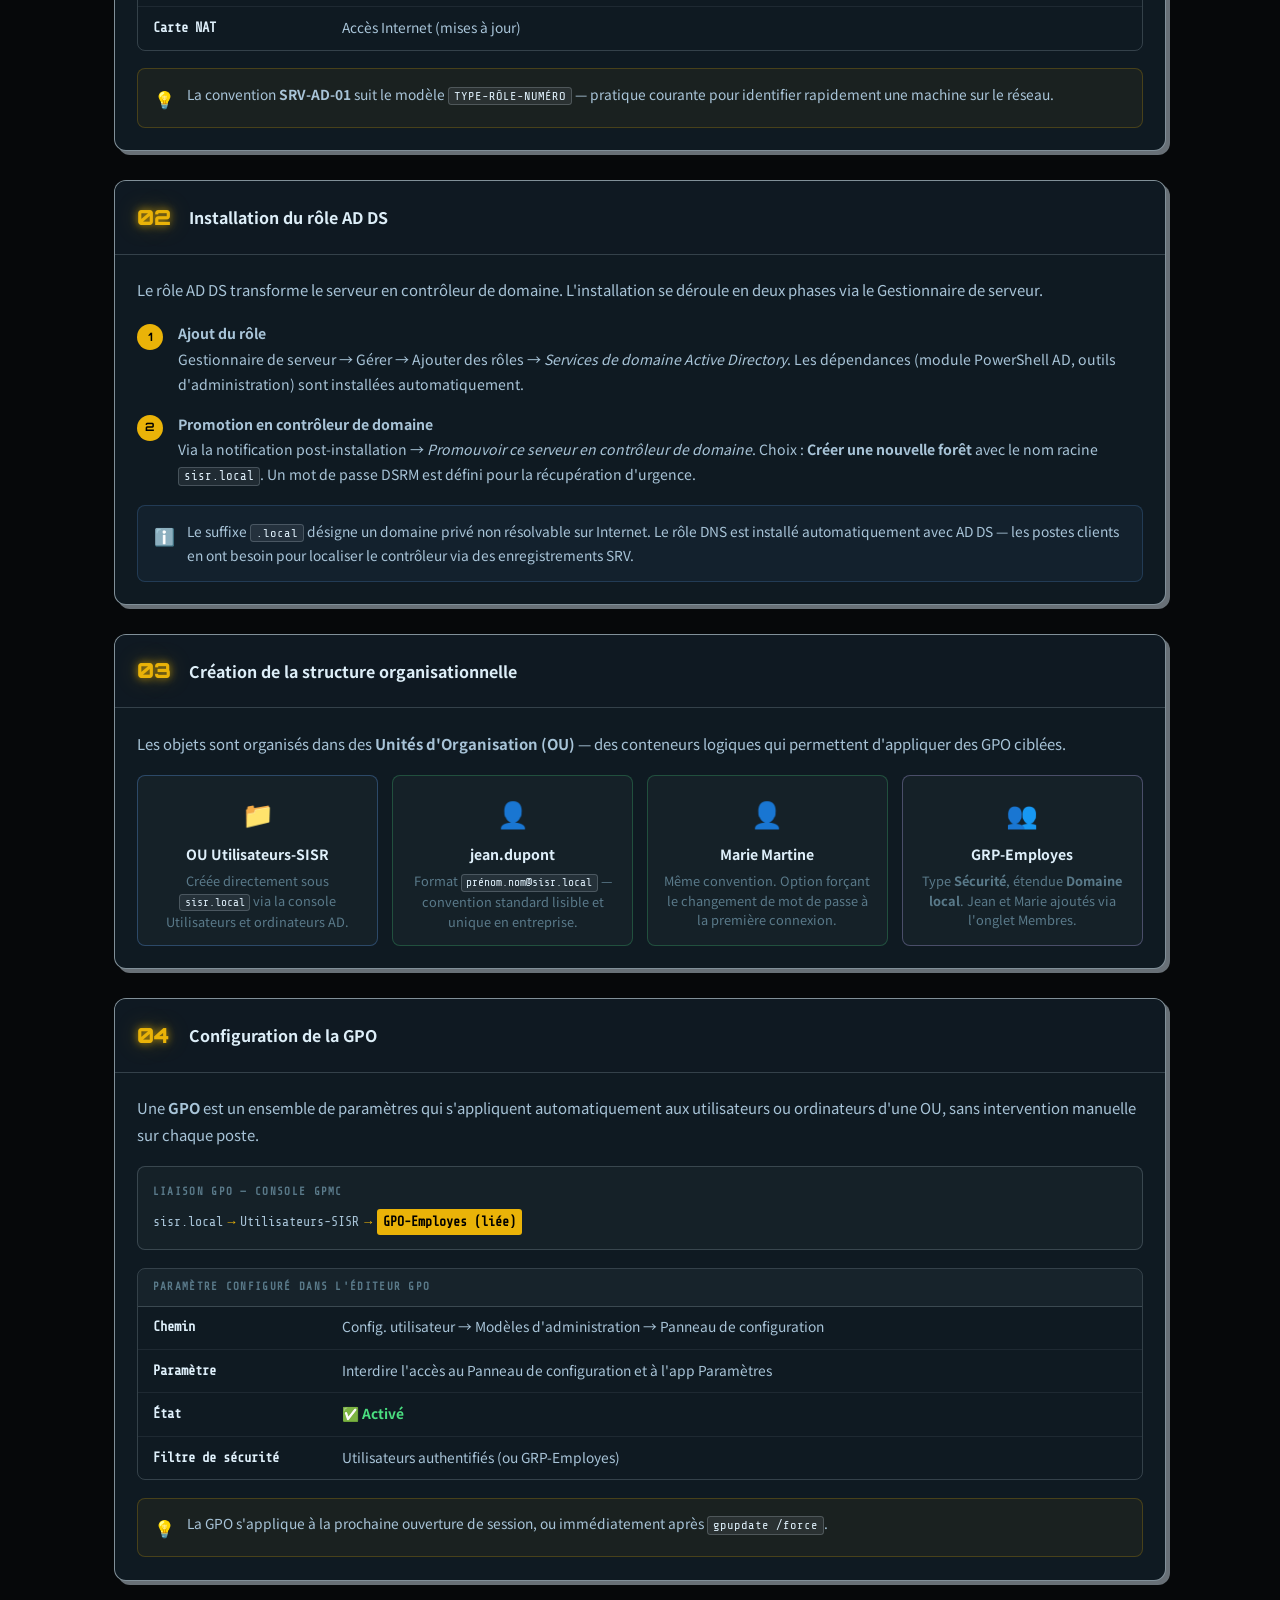
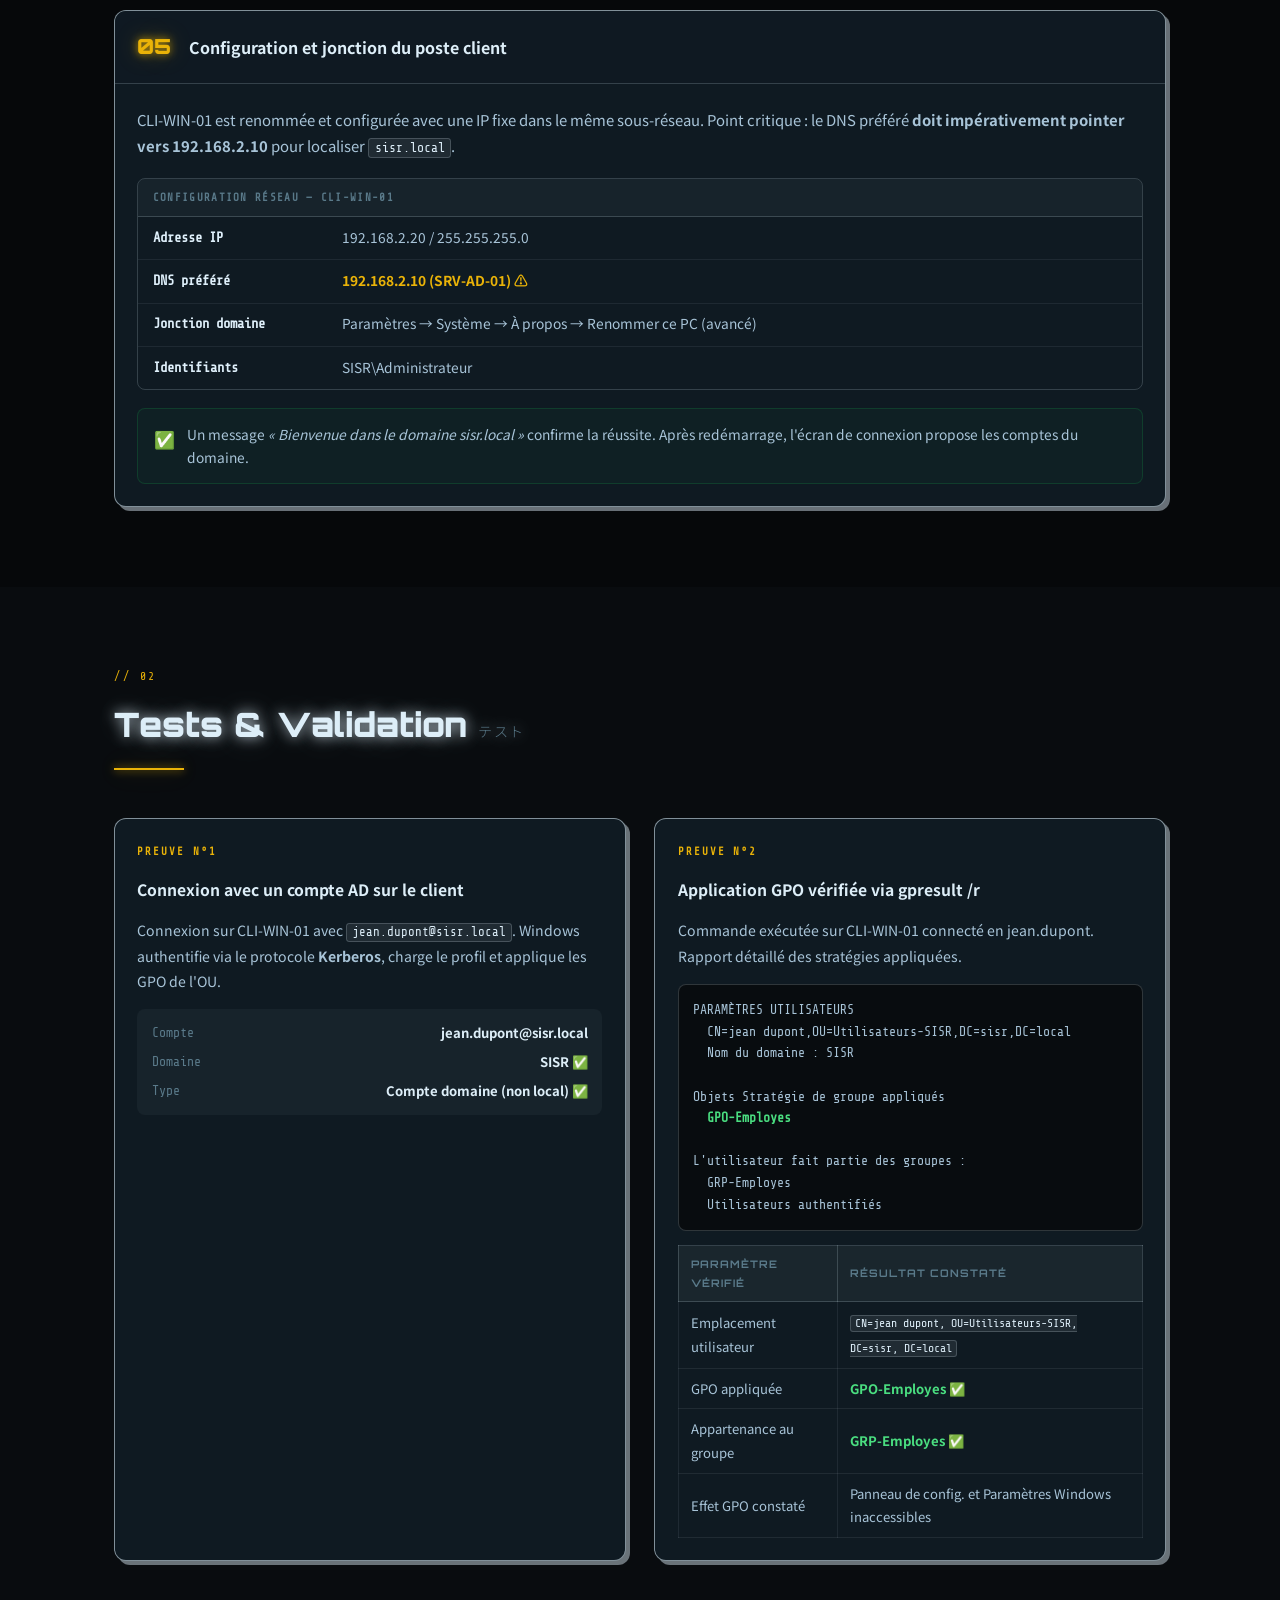
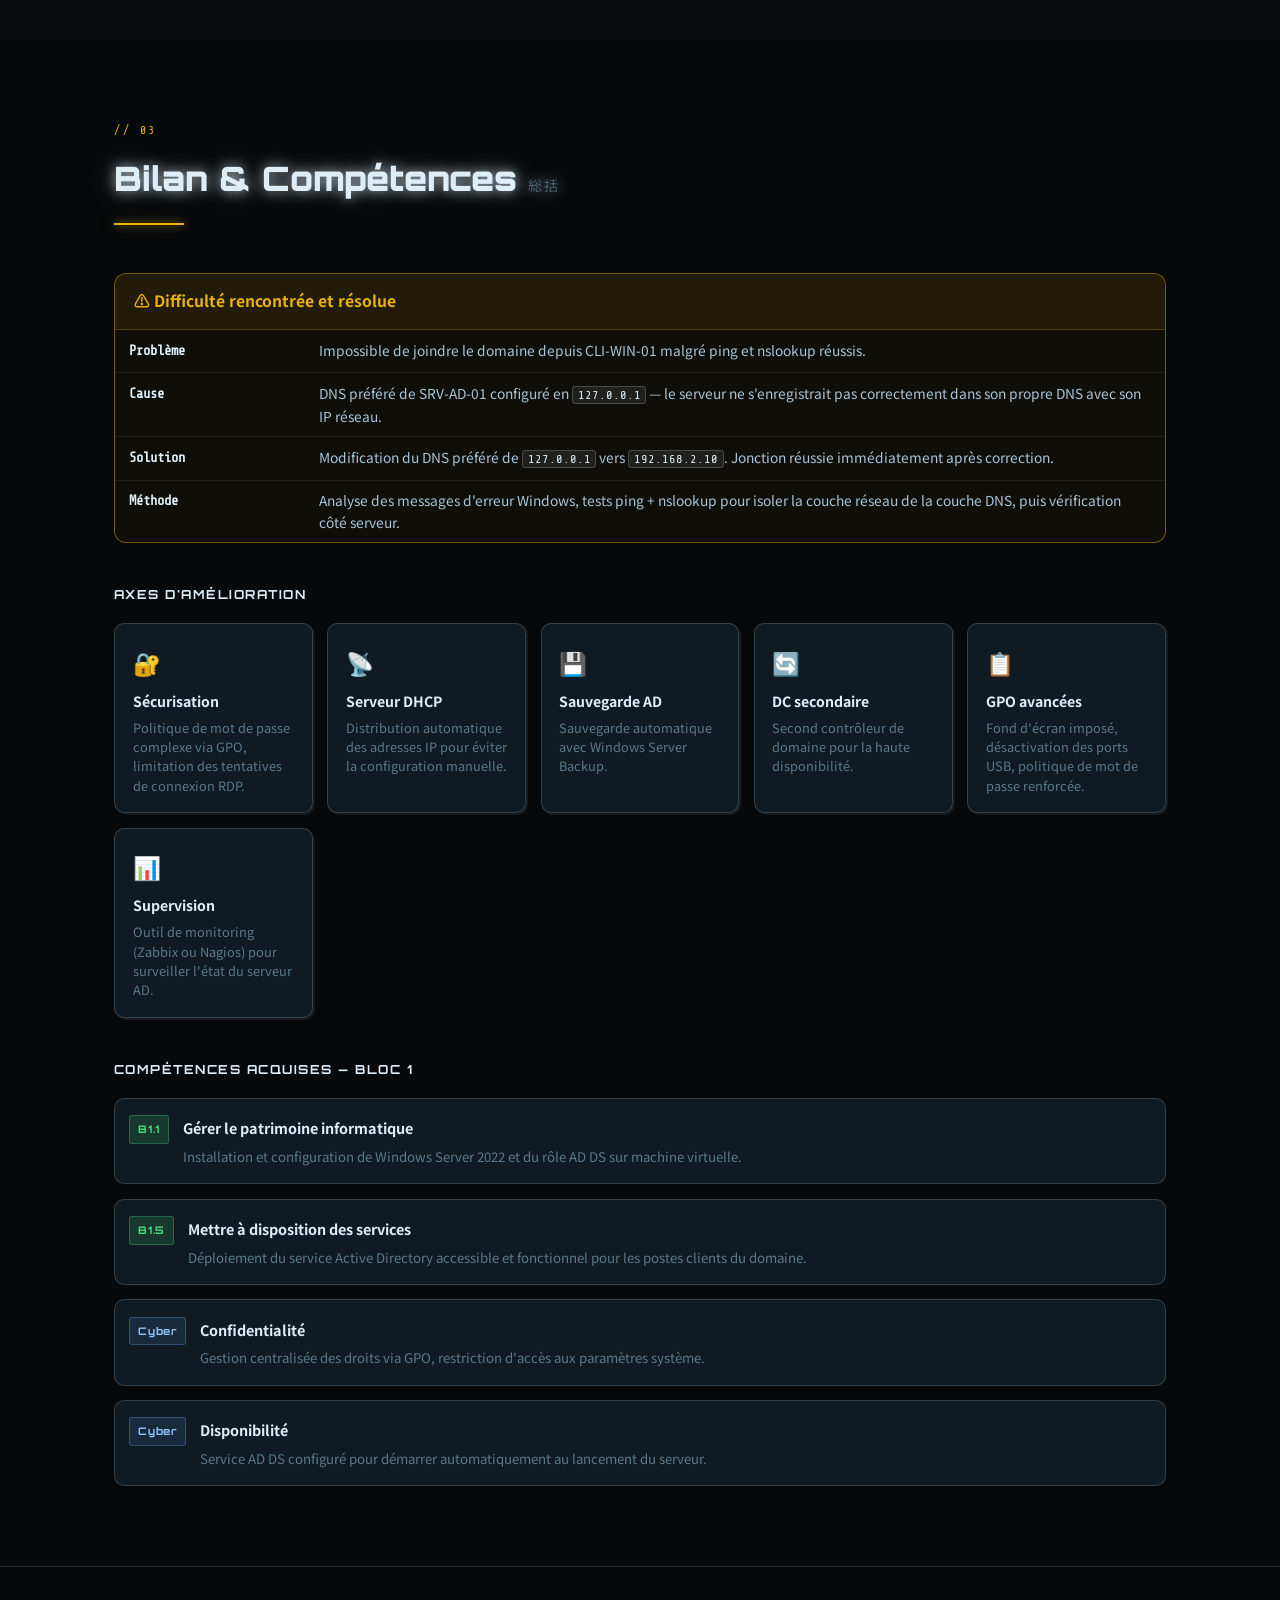
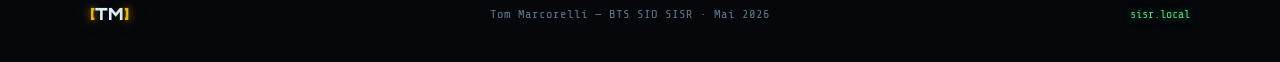
